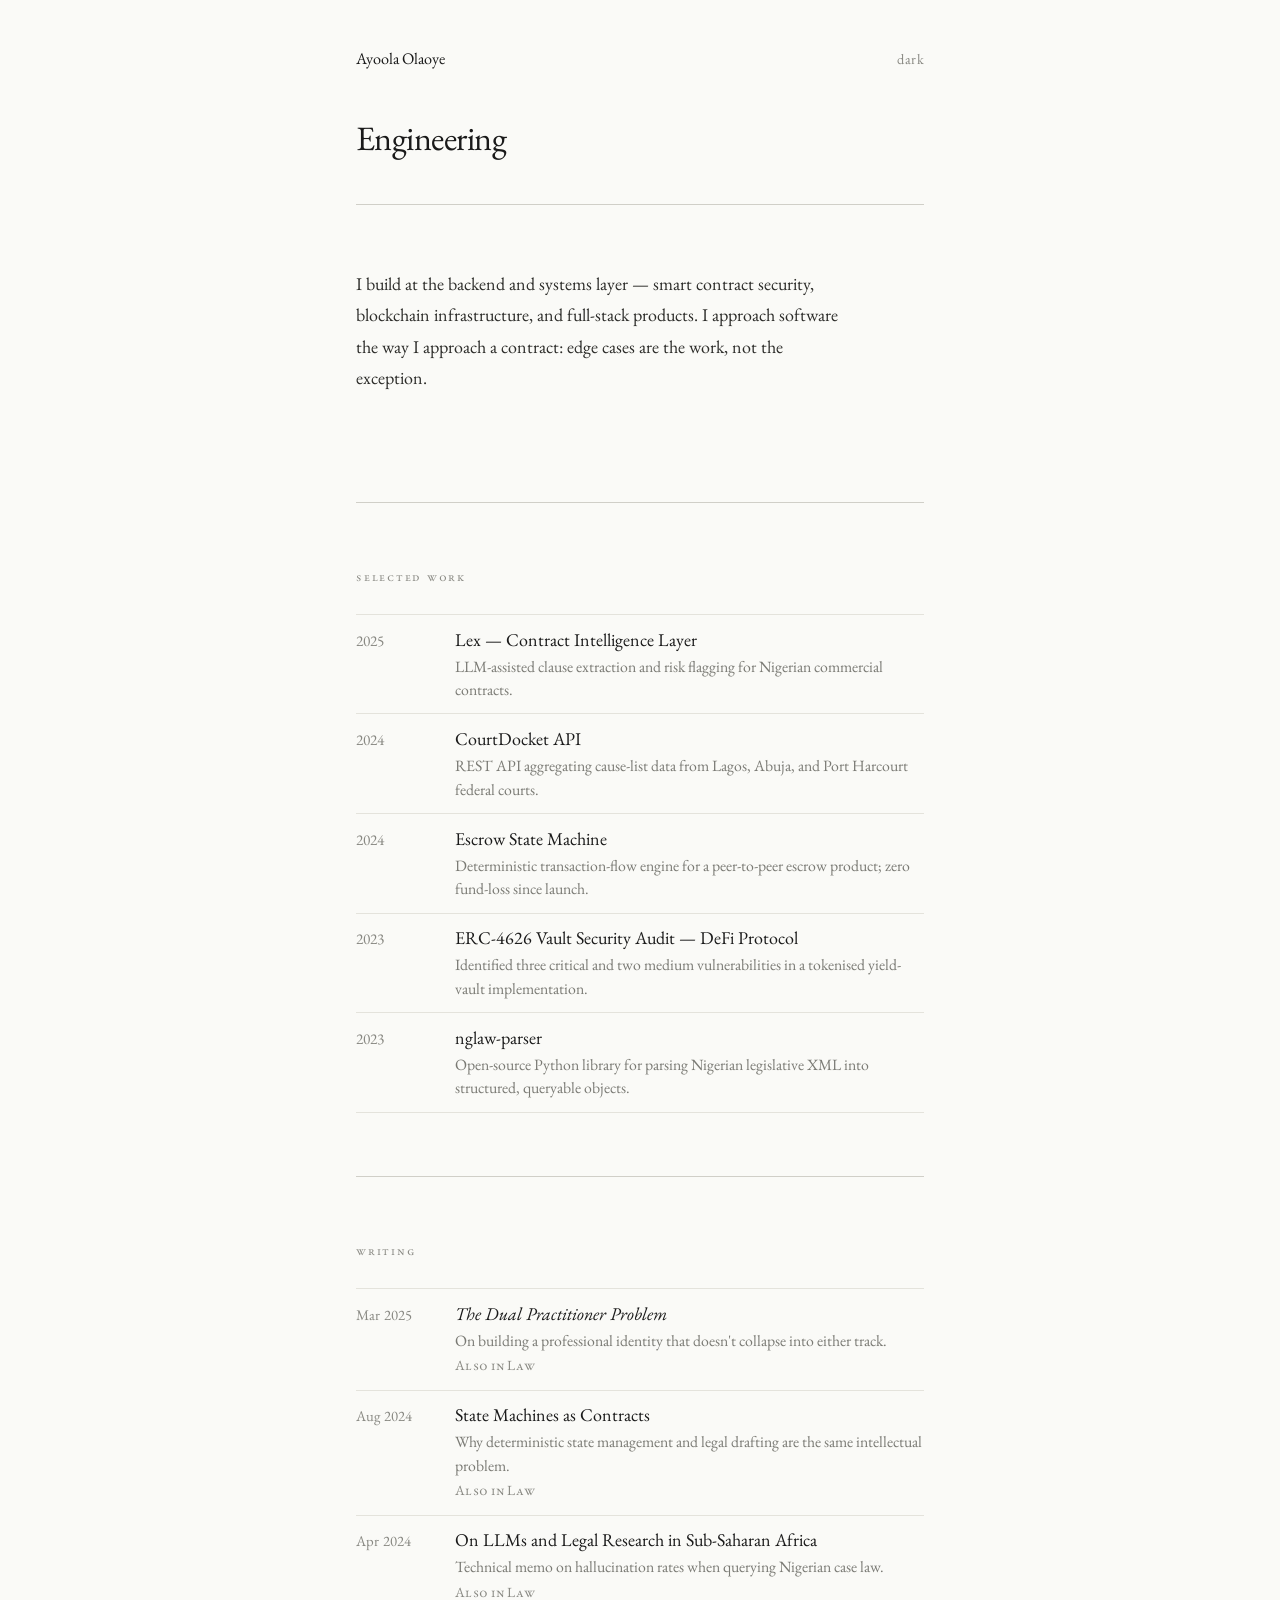
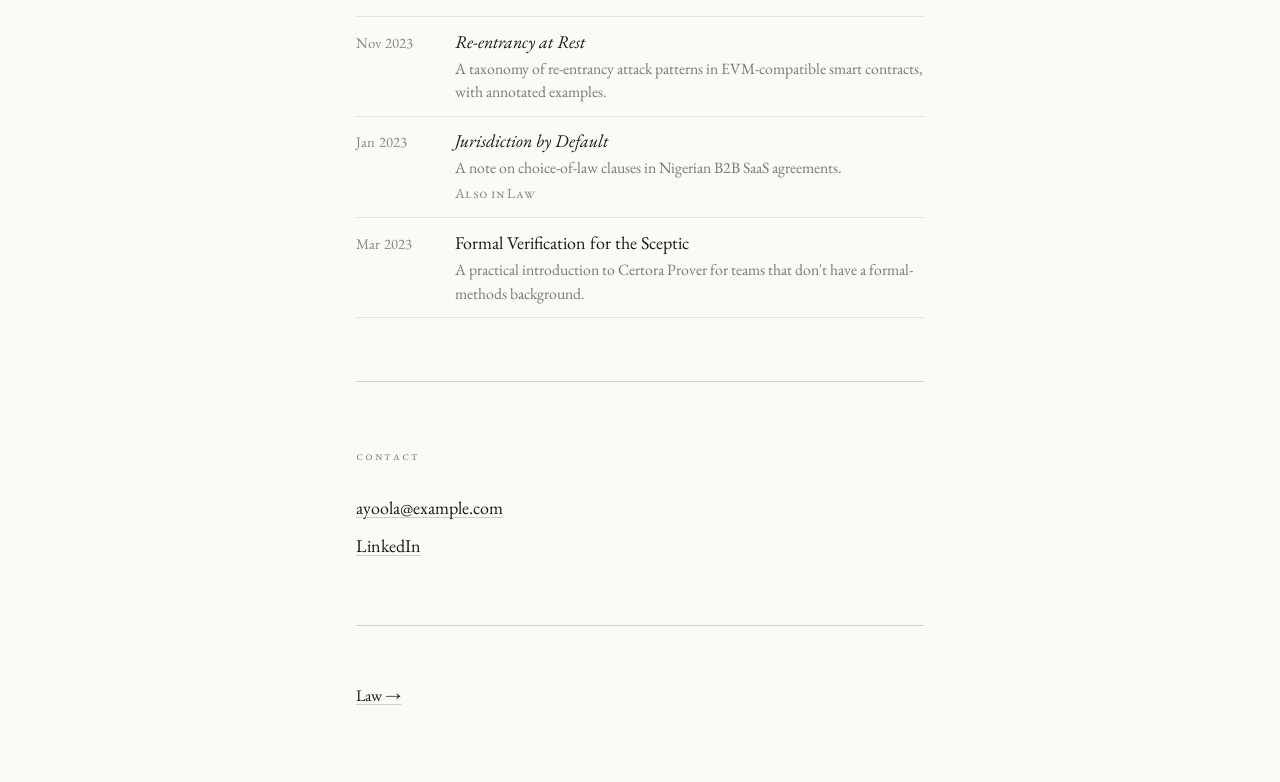
==== engineering.html @ 75b2d777 "Implement personal portfolio design Three-page static site for Ayoola Olaoye (corporate lawyer / sof" ====
<!DOCTYPE html>
<html lang="en">
<head>
  <meta charset="UTF-8">
  <meta name="viewport" content="width=device-width, initial-scale=1.0">
  <title>Ayoola Olaoye — Engineering</title>
  <link rel="stylesheet" href="style.css">
</head>
<body>

  <div class="container">
    <nav class="site-nav">
      <a class="bare back" href="index.html">Ayoola Olaoye</a>
      <button class="theme-toggle" onclick="toggleTheme()" aria-label="Toggle dark mode">dark</button>
    </nav>
  </div>

  <!-- ─── HEADER ─── -->
  <div class="container">
    <header class="page-header">
      <h1 style="font-size:1.9rem; font-weight:400; letter-spacing:-0.015em; line-height:1.2; margin-bottom:0;">Engineering</h1>
      <hr>
    </header>
  </div>

  <!-- ─── POSITION ─── -->
  <div class="container">
    <section class="section" style="padding-top:0;" aria-label="Practice statement">
      <p class="prose">
        I build at the backend and systems layer — smart contract security, blockchain
        infrastructure, and full-stack products. I approach software the way I approach
        a contract: edge cases are the work, not the exception.
      </p>
    </section>
  </div>

  <div class="container"><hr></div>

  <!-- ─── SELECTED WORK ─── -->
  <div class="container">
    <section class="section" aria-label="Selected engineering work">
      <span class="label">Selected work</span>
      <ul class="entry-list" role="list">

        <li class="entry">
          <span class="entry-year">2025</span>
          <div class="entry-body">
            <span class="entry-title"><a href="#">Lex — Contract Intelligence Layer</a></span>
            <span class="entry-desc">LLM-assisted clause extraction and risk flagging for Nigerian commercial contracts.</span>
          </div>
        </li>

        <li class="entry">
          <span class="entry-year">2024</span>
          <div class="entry-body">
            <span class="entry-title"><a href="#">CourtDocket API</a></span>
            <span class="entry-desc">REST API aggregating cause-list data from Lagos, Abuja, and Port Harcourt federal courts.</span>
          </div>
        </li>

        <li class="entry">
          <span class="entry-year">2024</span>
          <div class="entry-body">
            <span class="entry-title"><a href="#">Escrow State Machine</a></span>
            <span class="entry-desc">Deterministic transaction-flow engine for a peer-to-peer escrow product; zero fund-loss since launch.</span>
          </div>
        </li>

        <li class="entry">
          <span class="entry-year">2023</span>
          <div class="entry-body">
            <span class="entry-title"><a href="#">ERC-4626 Vault Security Audit — DeFi Protocol</a></span>
            <span class="entry-desc">Identified three critical and two medium vulnerabilities in a tokenised yield-vault implementation.</span>
          </div>
        </li>

        <li class="entry">
          <span class="entry-year">2023</span>
          <div class="entry-body">
            <span class="entry-title"><a href="#">nglaw-parser</a></span>
            <span class="entry-desc">Open-source Python library for parsing Nigerian legislative XML into structured, queryable objects.</span>
          </div>
        </li>

      </ul>
    </section>
  </div>

  <div class="container"><hr></div>

  <!-- ─── WRITING ─── -->
  <div class="container">
    <section class="section" aria-label="Technical writing">
      <span class="label">Writing</span>
      <ul class="entry-list" role="list">

        <li class="entry writing">
          <span class="entry-year">Mar 2025</span>
          <div class="entry-body">
            <span class="entry-title"><a href="#"><em>The Dual Practitioner Problem</em></a></span>
            <span class="entry-desc">On building a professional identity that doesn't collapse into either track.</span>
            <span class="entry-track">Also in Law</span>
          </div>
        </li>

        <li class="entry writing">
          <span class="entry-year">Aug 2024</span>
          <div class="entry-body">
            <span class="entry-title"><a href="#">State Machines as Contracts</a></span>
            <span class="entry-desc">Why deterministic state management and legal drafting are the same intellectual problem.</span>
            <span class="entry-track">Also in Law</span>
          </div>
        </li>

        <li class="entry writing">
          <span class="entry-year">Apr 2024</span>
          <div class="entry-body">
            <span class="entry-title"><a href="#">On LLMs and Legal Research in Sub-Saharan Africa</a></span>
            <span class="entry-desc">Technical memo on hallucination rates when querying Nigerian case law.</span>
            <span class="entry-track">Also in Law</span>
          </div>
        </li>

        <li class="entry writing">
          <span class="entry-year">Nov 2023</span>
          <div class="entry-body">
            <span class="entry-title"><a href="#"><em>Re-entrancy at Rest</em></a></span>
            <span class="entry-desc">A taxonomy of re-entrancy attack patterns in EVM-compatible smart contracts, with annotated examples.</span>
          </div>
        </li>

        <li class="entry writing">
          <span class="entry-year">Jan 2023</span>
          <div class="entry-body">
            <span class="entry-title"><a href="#"><em>Jurisdiction by Default</em></a></span>
            <span class="entry-desc">A note on choice-of-law clauses in Nigerian B2B SaaS agreements.</span>
            <span class="entry-track">Also in Law</span>
          </div>
        </li>

        <li class="entry writing">
          <span class="entry-year">Mar 2023</span>
          <div class="entry-body">
            <span class="entry-title"><a href="#">Formal Verification for the Sceptic</a></span>
            <span class="entry-desc">A practical introduction to Certora Prover for teams that don't have a formal-methods background.</span>
          </div>
        </li>

      </ul>
    </section>
  </div>

  <div class="container"><hr></div>

  <!-- ─── CONTACT ─── -->
  <div class="container">
    <section class="section" aria-label="Contact">
      <span class="label">Contact</span>
      <ul class="contact-links" role="list">
        <li><a href="mailto:ayoola@example.com">ayoola@example.com</a></li>
        <li><a href="https://linkedin.com/in/ayoolaolaoye" target="_blank" rel="noopener noreferrer">LinkedIn</a></li>
      </ul>
    </section>
  </div>

  <!-- ─── CROSS-LINK ─── -->
  <div class="container">
    <hr>
    <div class="cross-link">
      <a href="law.html">Law →</a>
    </div>
  </div>

  <script>
    (function () {
      if (localStorage.getItem('theme') === 'dark') {
        document.body.classList.add('dark');
        document.querySelector('.theme-toggle').textContent = 'light';
      }
    })();

    function toggleTheme() {
      const btn = document.querySelector('.theme-toggle');
      if (document.body.classList.toggle('dark')) {
        localStorage.setItem('theme', 'dark');
        btn.textContent = 'light';
      } else {
        localStorage.setItem('theme', 'light');
        btn.textContent = 'dark';
      }
    }
  </script>

</body>
</html>
---- style.css ----
@import url('https://fonts.googleapis.com/css2?family=EB+Garamond:ital,wght@0,400;0,500;1,400&display=swap');

*, *::before, *::after {
  box-sizing: border-box;
  margin: 0;
  padding: 0;
}

:root {
  --ink: #1a1a1a;
  --paper: #fafaf7;
  --muted: #888882;
  --rule: #d0cfc8;
  --font: 'EB Garamond', Georgia, serif;
}

html {
  font-size: 18px;
  -webkit-font-smoothing: antialiased;
  -moz-osx-font-smoothing: grayscale;
}

body {
  background: var(--paper);
  color: var(--ink);
  font-family: var(--font);
  font-size: 1rem;
  line-height: 1.7;
  min-height: 100vh;
}

/* ─── DARK MODE ─── */
body.dark {
  --ink: #e8e7e1;
  --paper: #141412;
  --muted: #76756f;
  --rule: #38372f;
}

body.dark .prose { color: #c8c7c0; }
body.dark .entry-desc { color: #76756f; }
body.dark .writing-context { color: #76756f; }
body.dark .footer-line { color: #4a4943; }
body.dark .entry { border-top-color: #2a2926; }
body.dark .entry:last-child { border-bottom-color: #2a2926; }

/* ─── LINKS ─── */
a {
  color: var(--ink);
  text-decoration: underline;
  text-decoration-color: var(--rule);
  text-underline-offset: 3px;
  text-decoration-thickness: 1px;
  transition: text-decoration-color 0.2s ease;
}

a:hover {
  text-decoration-color: var(--ink);
}

a.bare {
  text-decoration: none;
}

a.bare:hover {
  text-decoration: underline;
  text-decoration-color: var(--ink);
}

/* ─── LAYOUT ─── */
.container {
  max-width: 640px;
  margin: 0 auto;
  padding: 0 2rem;
}

hr {
  border: none;
  border-top: 1px solid var(--rule);
}

/* ─── SECTION LABELS ─── */
.label {
  display: block;
  font-size: 0.7rem;
  font-variant: small-caps;
  font-feature-settings: "smcp";
  letter-spacing: 0.14em;
  color: var(--muted);
  text-transform: lowercase;
  margin-bottom: 1.5rem;
}

/* ─── WORK / WRITING LIST ─── */
.entry-list {
  list-style: none;
}

.entry {
  display: grid;
  grid-template-columns: 4rem 1fr;
  gap: 0 1.5rem;
  padding: 0.65rem 0;
  border-top: 1px solid #e4e3dc;
  align-items: baseline;
}

.entry:last-child {
  border-bottom: 1px solid #e4e3dc;
}

.entry-year {
  font-size: 0.85rem;
  color: var(--muted);
  font-variant-numeric: tabular-nums;
  letter-spacing: 0.01em;
  white-space: nowrap;
  padding-top: 0.05em;
}

.entry-body {
  display: flex;
  flex-direction: column;
  gap: 0.1rem;
}

.entry-title {
  font-size: 1rem;
  font-weight: 400;
  line-height: 1.45;
}

.entry-title a {
  text-decoration: none;
}

.entry-title a:hover {
  text-decoration: underline;
  text-decoration-color: var(--ink);
  text-underline-offset: 3px;
  text-decoration-thickness: 1px;
}

.entry-desc {
  font-size: 0.875rem;
  color: #7a7a74;
  line-height: 1.5;
}

/* writing dates are slightly longer */
.entry.writing .entry-year {
  grid-column: 1;
  font-size: 0.82rem;
}

/* ─── SECTION SPACING ─── */
.section {
  padding: 3.5rem 0;
}

/* ─── PROSE ─── */
.prose {
  font-size: 1rem;
  line-height: 1.75;
  max-width: 54ch;
  color: #2c2c29;
  margin-bottom: 2.5rem;
}

/* ─── CONTACT ─── */
.contact-links {
  list-style: none;
  display: flex;
  flex-direction: column;
  gap: 0.4rem;
}

/* ─── NAV / CROSS-LINK ─── */
.site-nav {
  padding: 2.5rem 0 0;
  display: flex;
  justify-content: space-between;
  align-items: baseline;
}

.site-nav .back {
  font-size: 0.9rem;
  white-space: nowrap;
}

.theme-toggle {
  font-size: 0.8rem;
  color: var(--muted);
  text-decoration: none;
  cursor: pointer;
  background: none;
  border: none;
  font-family: var(--font);
  letter-spacing: 0.03em;
  padding: 0;
  transition: color 0.2s ease;
}

.theme-toggle:hover {
  color: var(--ink);
}

/* landing toggle */
.landing-toggle {
  position: fixed;
  top: 2.5rem;
  right: 2rem;
  font-size: 0.8rem;
  color: var(--muted);
  text-decoration: none;
  cursor: pointer;
  background: none;
  border: none;
  font-family: var(--font);
  letter-spacing: 0.03em;
  padding: 0;
  transition: color 0.2s ease;
}

.landing-toggle:hover {
  color: var(--ink);
}

/* cross-track annotation */
.entry-track {
  font-size: 0.78rem;
  color: var(--muted);
  letter-spacing: 0.02em;
  font-variant: small-caps;
  font-feature-settings: "smcp";
}

.cross-link {
  padding: 3rem 0 4rem;
}

.cross-link a {
  font-size: 0.9rem;
}

/* ─── FOOTER ─── */
.footer {
  padding: 2rem 0 4rem;
}

.footer-line {
  font-size: 0.8rem;
  color: #b0afa8;
}

/* ─── LANDING ─── */
.landing-stage {
  min-height: 100vh;
  display: flex;
  align-items: center;
  justify-content: center;
  padding: 4rem 2rem;
}

.landing-inner {
  text-align: center;
  display: flex;
  flex-direction: column;
  align-items: center;
  gap: 0;
  width: 100%;
  max-width: 28rem;
}

.landing-name {
  font-size: 1.5rem;
  font-weight: 400;
  letter-spacing: -0.01em;
  line-height: 1.2;
  margin-bottom: 0.55rem;
  white-space: nowrap;
}

.landing-descriptor {
  font-size: 0.9rem;
  color: var(--muted);
  letter-spacing: 0.01em;
  margin-bottom: 3.5rem;
  white-space: nowrap;
}

.landing-fork {
  display: flex;
  align-items: center;
  gap: 2.5rem;
}

.landing-fork a {
  font-size: 1.1rem;
  text-decoration: none;
  color: var(--ink);
  letter-spacing: 0.005em;
  transition: opacity 0.2s ease;
}

.landing-fork a:hover {
  opacity: 0.5;
}

.landing-divider {
  width: 1px;
  height: 1.1rem;
  background: var(--rule);
  display: block;
  flex-shrink: 0;
}

/* ─── INTERIOR HEADER ─── */
.page-header {
  padding: 2.5rem 0 3.5rem;
}

.page-header hr {
  margin-top: 2.5rem;
}

/* ─── MOBILE ─── */
@media (max-width: 600px) {
  html { font-size: 16px; }

  .section { padding: 2.75rem 0; }

  .entry {
    grid-template-columns: 3rem 1fr;
    gap: 0 1rem;
  }

  .landing-name {
    font-size: 1.2rem;
    white-space: normal;
  }

  .landing-descriptor {
    white-space: normal;
    font-size: 0.85rem;
  }
  .landing-fork { gap: 2rem; }
  .landing-fork a { font-size: 1rem; }
}
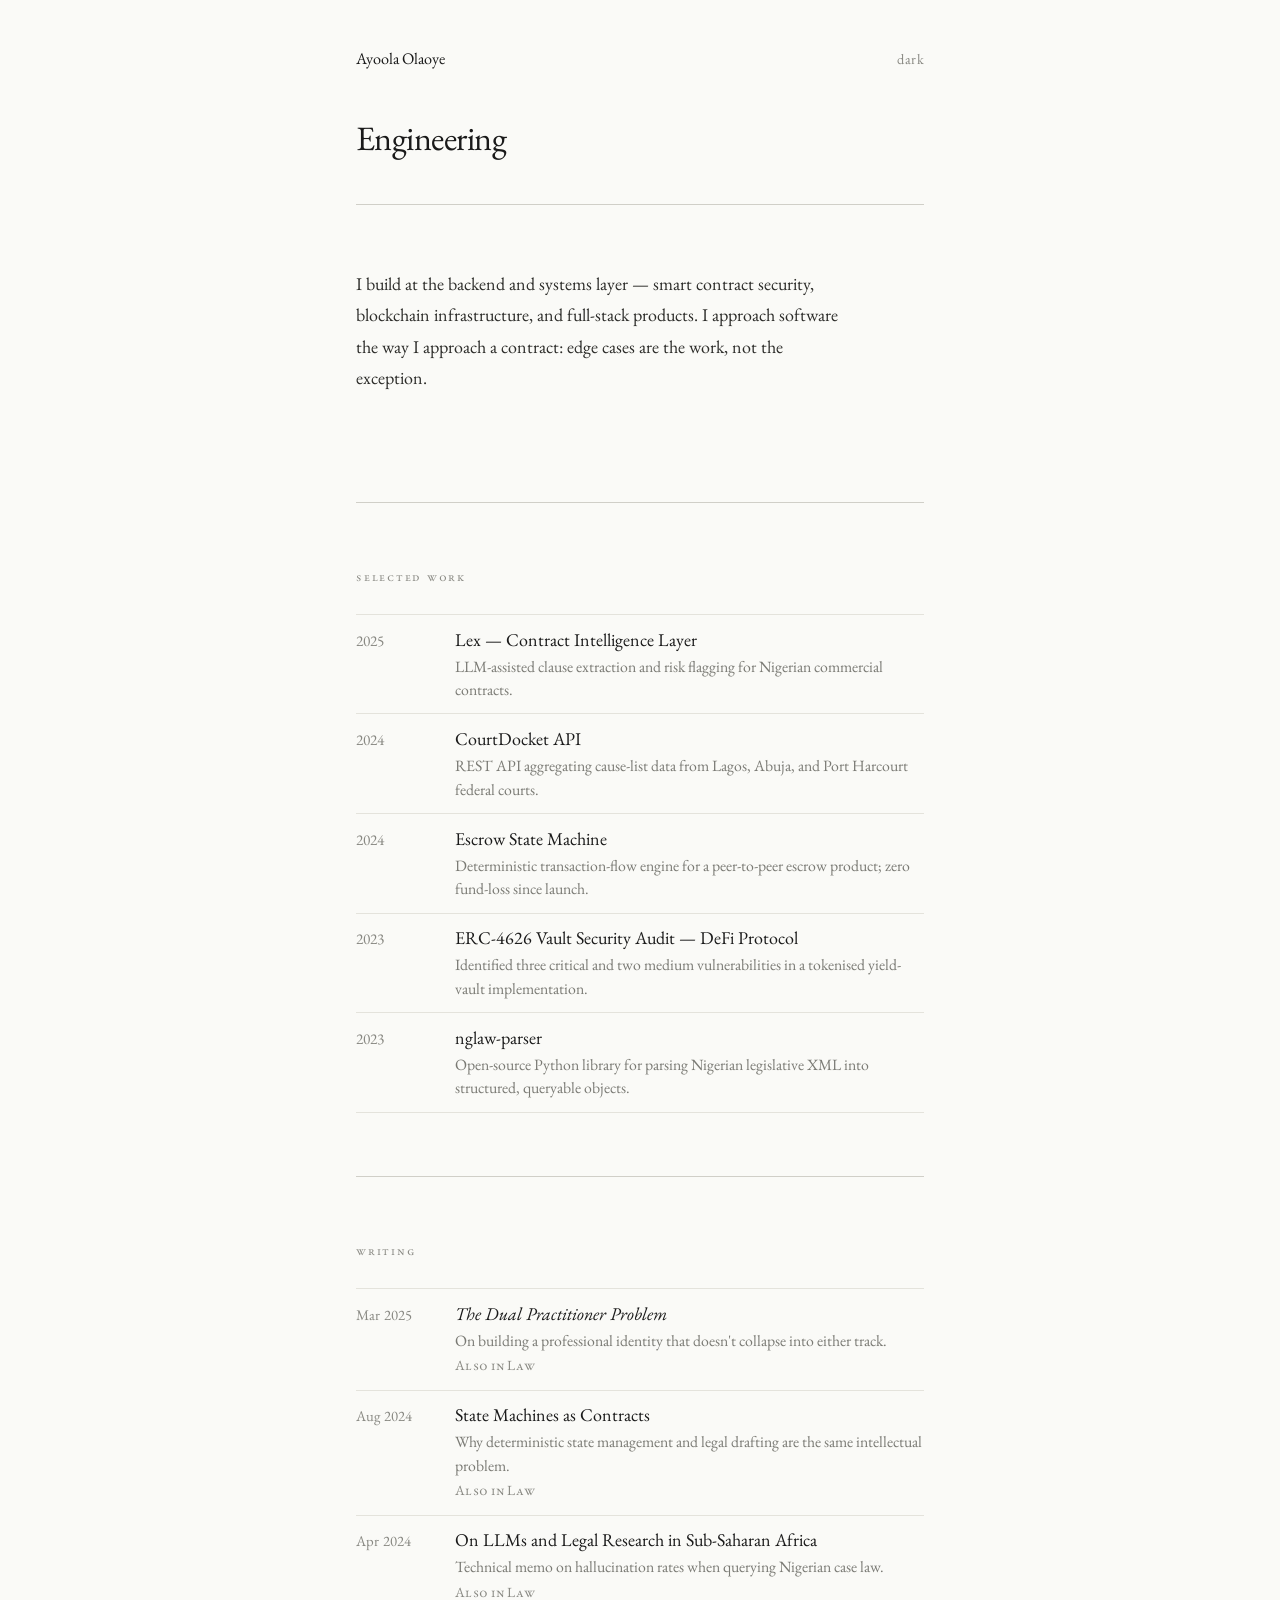
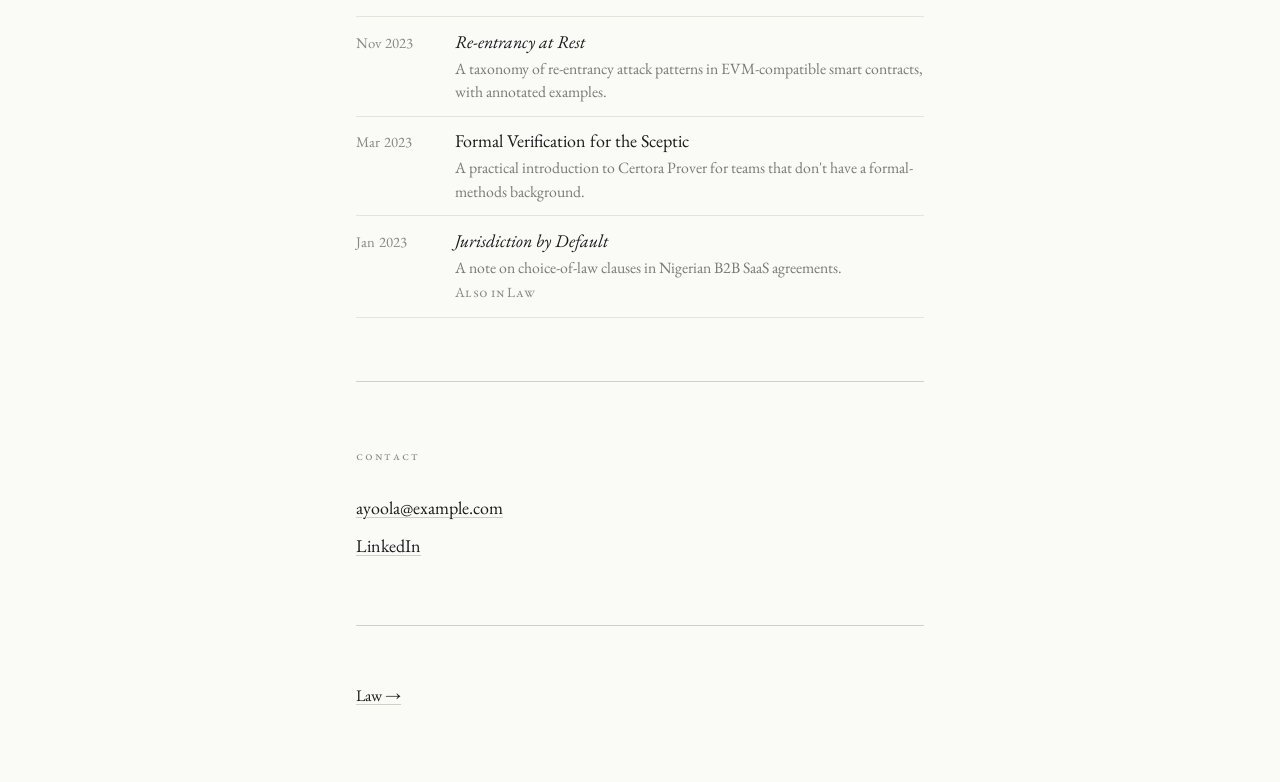
==== commit 19c29f55: "Drive entries from markdown via build.js Replaces hardcoded work and writing entries with one .md pe" ====
--- a/engineering.html
+++ b/engineering.html
@@ -130,19 +130,19 @@
         </li>
 
         <li class="entry writing">
+          <span class="entry-year">Mar 2023</span>
+          <div class="entry-body">
+            <span class="entry-title"><a href="#">Formal Verification for the Sceptic</a></span>
+            <span class="entry-desc">A practical introduction to Certora Prover for teams that don't have a formal-methods background.</span>
+          </div>
+        </li>
+
+        <li class="entry writing">
           <span class="entry-year">Jan 2023</span>
           <div class="entry-body">
             <span class="entry-title"><a href="#"><em>Jurisdiction by Default</em></a></span>
             <span class="entry-desc">A note on choice-of-law clauses in Nigerian B2B SaaS agreements.</span>
             <span class="entry-track">Also in Law</span>
-          </div>
-        </li>
-
-        <li class="entry writing">
-          <span class="entry-year">Mar 2023</span>
-          <div class="entry-body">
-            <span class="entry-title"><a href="#">Formal Verification for the Sceptic</a></span>
-            <span class="entry-desc">A practical introduction to Certora Prover for teams that don't have a formal-methods background.</span>
           </div>
         </li>
 
